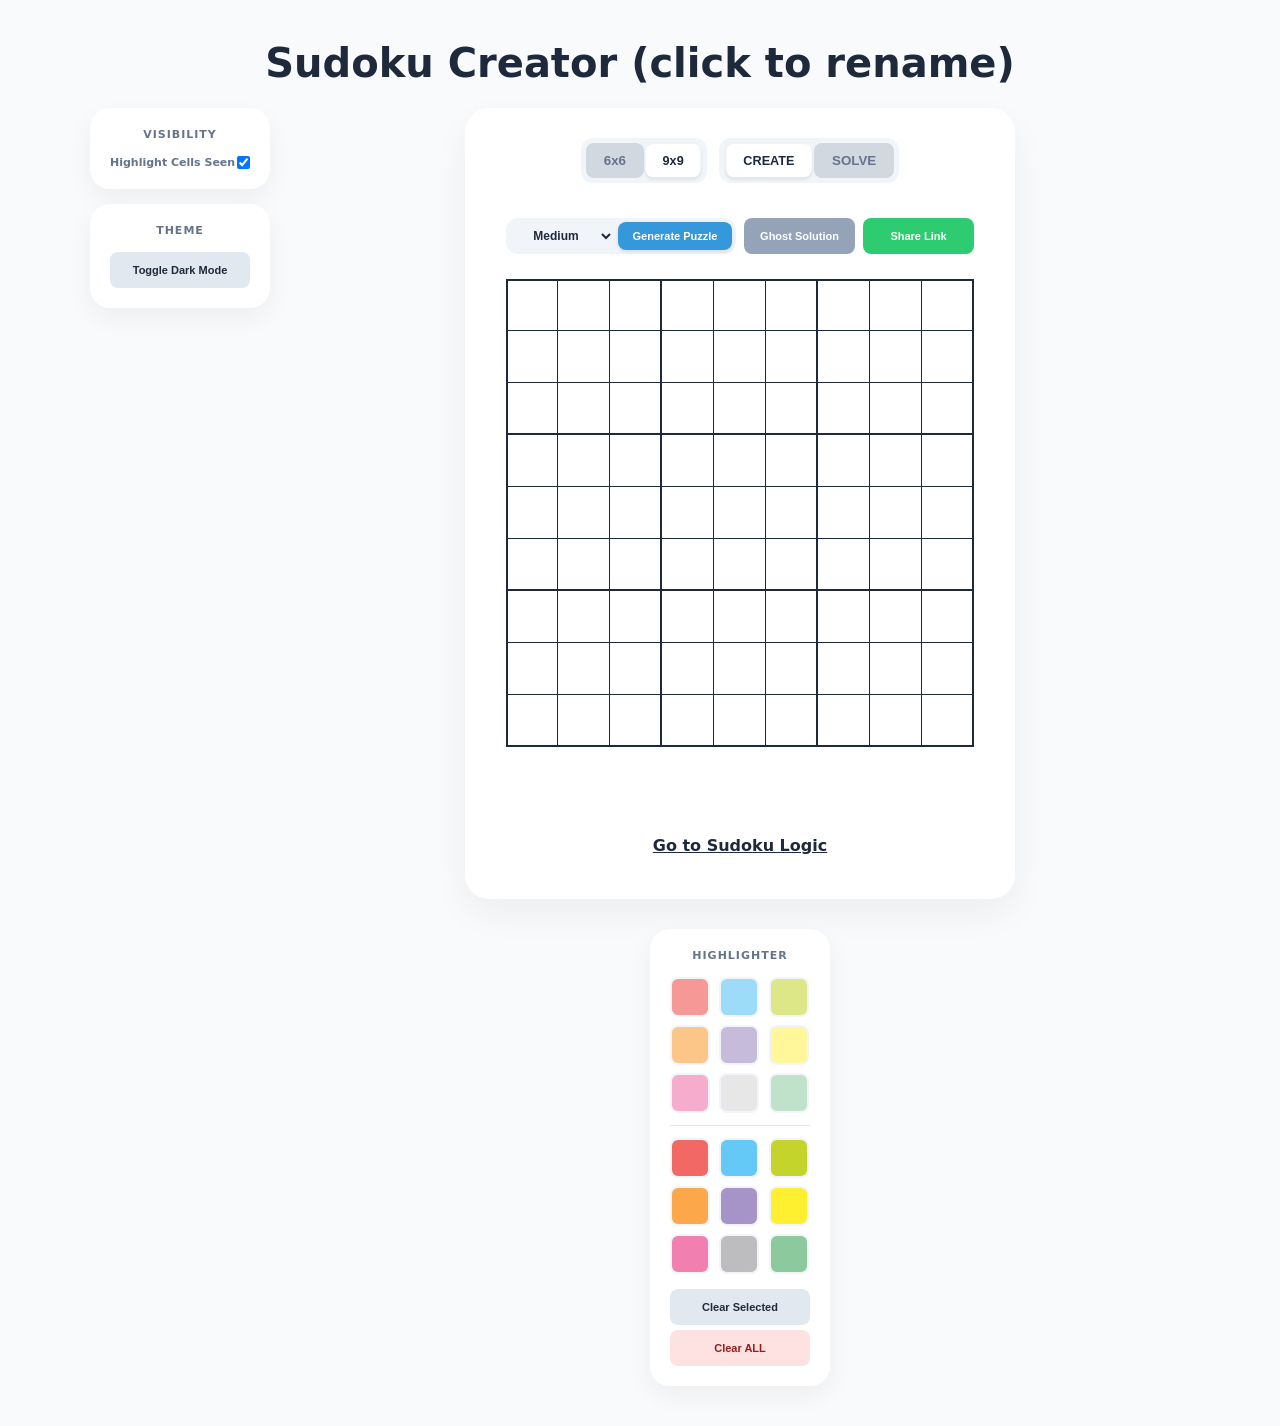
==== classic.html @ a284fa68 "Update classic.html" ====
<!DOCTYPE html>
<html lang="en">
<head>
    <meta charset="UTF-8">
    <meta name="viewport" content="width=device-width, initial-scale=1.0, maximum-scale=1.0, user-scalable=no">
    <title>Sudoku Creator - Classic V1</title>
    <link rel="stylesheet" href="style.css">
    <link rel="icon" href="https://fav.farm/🧩">
</head>
<body>
    <div id="mobile-overlay" onclick="closeMobileMenu()"></div>
    <div id="mobile-toolbar">
        <button class="toolbar-btn" onclick="openMobileMenu('colors')">🖍️ Highlighter</button>
        <button class="toolbar-btn" onclick="openMobileMenu('settings')">⚙️ Settings</button>
    </div>

    <h1><span id="puzzle-title" contenteditable="true" spellcheck="false" title="Click to rename your puzzle">Sudoku Creator (click to rename)</span> <span id="difficulty-badge" class="diff-medium">Medium</span></h1>
    
    <div id="app-container">
        
        <div id="left-panel">
            <div class="tool-section">
                <h3>Visibility</h3>
                <label class="switch-label">Highlight Cells Seen <input type="checkbox" id="toggle-seen" checked onchange="updateUI()"></label>
            </div>
            <div class="tool-section">
                <h3>Theme</h3>
                <button id="btn-theme" class="clear-color-btn" onclick="toggleDarkMode()">Toggle Dark Mode</button>
            </div>
        </div>

        <div class="game-column">
            <div class="main-card">
                <div class="row">
                    <div class="toggle-group" id="size-selector">
                        <button id="size6" onclick="setGridSize(6)">6x6</button>
                        <button id="size9" class="active" onclick="setGridSize(9)">9x9</button>
                    </div>
                    <div class="toggle-group">
                        <button id="modeCreate" class="active" onclick="setAppMode('create')">CREATE</button>
                        <button id="modeSolve" onclick="setAppMode('solve')">SOLVE</button>
                    </div>
                    <div id="timer" style="display:none; font-size: 22px; font-weight: 800;">00:00</div>
                    <button id="pause-btn" class="btn" style="display:none; padding: 10px 15px;" onclick="togglePause()">Pause</button>
                </div>

                <div id="gen-controls" style="display: grid; grid-template-columns: repeat(4, 1fr); gap: 8px; width: 100%; max-width: calc(var(--cell-size) * 9); margin: 15px auto 0 auto;">
                    <div class="toggle-group" style="grid-column: span 2; display: flex; padding: 4px; gap: 4px;">
                        <select id="diff" style="flex: 1; background: transparent; border: none; text-align: center; text-align-last: center; font-weight: 800; cursor: pointer; color: var(--text-main); font-size: 12px; outline: none;">
                            <option value="easy">Easy</option>
                            <option value="medium" selected>Medium</option>
                            <option value="hard">Hard</option>
                        </select>
                        <button id="gen-btn" class="btn gen-action-btn active" style="flex: 1; margin: 0; padding: 8px 5px;" onclick="generateNew()">Generate Puzzle</button>
                    </div>
                
                    <button id="ghost-btn" class="btn gen-action-btn" style="width: 100%; margin: 0; padding: 8px 5px;" onclick="toggleGhost()">Ghost Solution</button>
                    <button id="export-btn" class="btn gen-action-btn" style="width: 100%; margin: 0; padding: 8px 5px;" onclick="exportPuzzleLink()">Share Link</button>
                </div>

            <div id="grid-wrapper">
                <div id="grid" class="grid"></div>
                <div id="pause-overlay" class="overlay">
                    <h2>Game Paused</h2>
                    <button class="btn btn-primary" style="margin-top:15px;" onclick="togglePause()">Resume</button>
                </div>
                <div id="win-overlay" class="overlay">
                    <h2 style="color: var(--success); font-size: 34px; margin-bottom: 5px;">SOLVED!</h2>
                    <p id="final-time" style="margin-bottom: 10px; font-weight: 800; font-size: 18px;"></p>
                    <div style="display: flex; flex-direction: column; gap: 8px; width: 90%;">
                        <button class="btn btn-primary" style="background: var(--success);" onclick="restartSameLevel()">Play Again (Same Board)</button>
                        
                        <div class="win-grid" style="display: grid; grid-template-columns: repeat(3, 1fr); gap: 5px; width: 100%;">
                            <div class="win-grid-label">New 6x6 Game</div>
                            
                            <button class="btn btn-secondary" style="padding: 10px 2px; font-size: 10px; background: #64748b; color: white; border:none; border-radius: 8px;" onclick="generateWithDiff(6, 'easy')">Easy</button>
                            <button class="btn btn-secondary" style="padding: 10px 2px; font-size: 10px; background: #64748b; color: white; border:none; border-radius: 8px;" onclick="generateWithDiff(6, 'medium')">Medium</button>
                            <button class="btn btn-secondary" style="padding: 10px 2px; font-size: 10px; background: #64748b; color: white; border:none; border-radius: 8px;" onclick="generateWithDiff(6, 'hard')">Hard</button>
                            
                            <div class="win-grid-label">New 9x9 Game</div>
                            
                            <button class="btn btn-secondary" style="padding: 10px 2px; font-size: 10px; background: #64748b; color: white; border:none; border-radius: 8px;" onclick="generateWithDiff(9, 'easy')">Easy</button>
                            <button class="btn btn-secondary" style="padding: 10px 2px; font-size: 10px; background: #64748b; color: white; border:none; border-radius: 8px;" onclick="generateWithDiff(9, 'medium')">Medium</button>
                            <button class="btn btn-secondary" style="padding: 10px 2px; font-size: 10px; background: #64748b; color: white; border:none; border-radius: 8px;" onclick="generateWithDiff(9, 'hard')">Hard</button>
                        </div>
                
                        <button class="btn btn-secondary" style="background: #64748b; color: white; border:none; padding: 12px; border-radius: 10px;" onclick="hideWinOverlay()">View My Solve</button>
                        <button class="btn btn-secondary" style="background: var(--dark); color: white; border:none; padding: 12px; border-radius: 10px;" onclick="exitToCreate()">Back to Create Mode</button>
                    </div>
                </div>
                <div id="return-win-btn" onclick="showWinOverlay()" style="display:none; ...">Show Result Options</div>
            </div> <div class="numpad" id="numpad" style="margin-top: 30px; width: 100%;"></div>
                    
            <a href="index.html" class="btn btn-secondary">Go to Sudoku Logic</a>
          
        </div> <div class="side-panel">
            <h3>Highlighter</h3>
            <div class="color-grid" id="highlighter-tools"></div>
            <div style="display: flex; flex-direction: column; gap: 5px;">
                <button class="clear-color-btn" onclick="applyColor(null)">Clear Selected</button>
                <button id="clear-all-btn" class="clear-color-btn" onclick="clearAllHighlights()">Clear ALL</button>
            </div>
  
        </div>
    </div> 
    <canvas id="confetti"></canvas>

    <script type="module" src="./src/classic-main.js"></script>
</body>
</html>
---- style.css ----
:root {
    --cell-size: 52px; 
    --bg-color: #f8fafc; 
    --primary: #000000;
    --danger: #e74c3c; 
    --dark: #1e293b; 
    --success: #2ecc71;
    --card-bg: white; 
    --text-main: #1e293b;
    --grid-line: #1e293b;
    --pencil-active: #f1c40f;
}

body.dark-mode {
    --bg-color: #0f172a; 
    --primary: #ffffff;
    --danger: #fb923c;
    --card-bg: #1e293b;
    --text-main: #ffffff;
    --grid-line: #ffffff; 
}

* { box-sizing: border-box; margin: 0; padding: 0; }
body { 
    font-family: 'Inter', system-ui, sans-serif; background: var(--bg-color); 
    display: flex; flex-direction: column; align-items: center; 
    padding: 40px 20px; color: var(--text-main); transition: background 0.3s;
}

/* NUCLEAR ZOOM LOCK: Prevents double-tap zooming on all interactive elements */
button, select, input, a { touch-action: manipulation !important; }

h1 { margin-bottom: 20px; font-size: 2.5rem; color: var(--text-main); display: flex; align-items: center; gap: 10px; }

/* --- EDITABLE PUZZLE TITLE --- */
#puzzle-title {
    outline: none;
    border-bottom: 2px dashed transparent;
    transition: border-color 0.2s;
    cursor: text;
}

#puzzle-title:hover {
    border-bottom-color: #cbd5e1;
}

body.dark-mode #puzzle-title:hover {
    border-bottom-color: #475569;
}

/* When actively typing */
#puzzle-title:focus {
    border-bottom-color: var(--primary);
}

#app-container { display: flex; gap: 20px; align-items: flex-start; justify-content: center; max-width: 1100px; width: 100%; }
.game-column { display: flex; flex-direction: column; align-items: center; flex: 1; }

.side-panel, .tool-section {
    background: var(--card-bg); padding: 20px; border-radius: 20px;
    box-shadow: 0 10px 25px rgba(0,0,0,0.05); width: 180px; display: flex; flex-direction: column; gap: 15px;
}

#left-panel { display: flex; flex-direction: column; gap: 15px; }
.tool-section h3, .side-panel h3 { font-size: 11px; text-transform: uppercase; letter-spacing: 1px; color: #64748b; text-align: center; }

/* Sidebar Titles - Force to white in dark mode */
body.dark-mode .tool-section h3, 
body.dark-mode .side-panel h3 { 
    color: #f8fafc; 
}

.main-card {
    background: var(--card-bg); 
    padding: 30px; 
    border-radius: 24px;
    box-shadow: 0 15px 35px rgba(0,0,0,0.05); 
    width: 100%; 
    max-width: 550px;
    display: flex; 
    flex-direction: column; 
    gap: 20px; 
    align-items: center; 
    margin-bottom: 30px;
}

.switch-label { display: flex; align-items: center; justify-content: space-between; font-size: 11px; font-weight: 800; cursor: pointer; color: #64748b; }
.color-grid { display: grid; grid-template-columns: repeat(3, 1fr); gap: 8px; }

/* --- HIGHLIGHTER COLOR SWATCHES --- */
.color-btn { 
    width: 40px; 
    height: 40px; 
    border-radius: 8px; 
    border: 2px solid #f1f5f9; 
    cursor: pointer; 
    transition: all 0.2s cubic-bezier(0.4, 0, 0.2, 1); 
}

.color-btn:hover {
    transform: translateY(-2px);
    box-shadow: 0 4px 8px rgba(0, 0, 0, 0.08);
}

.color-btn:active {
    transform: translateY(1px);
    box-shadow: none;
}

/* --- HIGHLIGHTER & THEME CLEAR BUTTONS --- */
.clear-color-btn { 
    padding: 10px; 
    font-size: 11px; 
    font-weight: 700; 
    background: #e2e8f0; 
    color: var(--text-main);
    border: 2px solid transparent; /* Crucial for dark mode edge glows */
    border-radius: 8px; 
    cursor: pointer; 
    transition: all 0.2s cubic-bezier(0.4, 0, 0.2, 1);
}

/* Light Mode: Base Hover & Squish */
.clear-color-btn:hover { 
    background: #cbd5e1; 
    transform: translateY(-2px); 
    box-shadow: 0 4px 8px rgba(0,0,0,0.08); 
}

.clear-color-btn:active { 
    transform: translateY(1px); 
    box-shadow: none; 
}

/* Light Mode: Specific color for Clear All */
#clear-all-btn { background: #fee2e2; color: #991b1b; }
#clear-all-btn:hover { background: #fecaca; }

/* Dark Mode: Slate Backgrounds */
body.dark-mode .clear-color-btn,
body.dark-mode #clear-all-btn { 
    background: #334155; 
    color: #f8fafc; 
}

body.dark-mode .clear-color-btn:hover,
body.dark-mode #clear-all-btn:hover { 
    background: #475569; 
}

/* Dark Mode: Ambient Glows (Base State) */
body.dark-mode .clear-color-btn {
    border-color: rgba(148, 163, 184, 0.4); 
    box-shadow: 0 0 6px rgba(148, 163, 184, 0.3);
}
body.dark-mode #clear-all-btn {
    border-color: rgba(231, 76, 60, 0.4); 
    box-shadow: 0 0 6px rgba(231, 76, 60, 0.3);
}

/* Dark Mode: Intensified Glows (Hover State) */
body.dark-mode .clear-color-btn:hover {
    border-color: #cbd5e1; 
    box-shadow: 0 0 15px rgba(148, 163, 184, 0.8);
}
body.dark-mode #clear-all-btn:hover {
    border-color: #f1948a; 
    box-shadow: 0 0 15px rgba(231, 76, 60, 0.8);
}

body.dark-mode .switch-label { color: #f8fafc; }

#grid-wrapper { 
    padding: 5px;
    border-radius: 8px;
    position: relative;
    display: flex;
    flex-direction: column;
    align-items: center;
    touch-action: none; 
}

#svg-layer {
    position: absolute;
    top: 0; left: 0;
    width: 100%; height: 100%;
    pointer-events: none; 
    z-index: 10;
    overflow: visible !important;
}

.grid { 
    display: grid; 
}

.cell {
    width: var(--cell-size);
    height: var(--cell-size);
    box-sizing: border-box;
    min-width: 50px;
    min-height: 50px;
    background-color: var(--card-bg);
    display: flex; align-items: center; justify-content: center;
    font-size: 24px; font-weight: 700; cursor: pointer; user-select: none; position: relative;
    color: var(--text-main); transition: background 0.1s;
    touch-action: none; /* strictly disables all browser gestures on the board */
}

/* --- PERIMETER CLUE CELLS --- */
.clue-cell {
    width: var(--cell-size);
    height: var(--cell-size);
    display: flex;
    align-items: center;
    justify-content: center;
    
    font-size: 24px;  /* Matched to inside cells */
    font-weight: 700; /* Matched to inside cells */
    
    color: var(--text-main);
    cursor: pointer;
    user-select: none;
    transition: background 0.2s, border 0.2s;
    border-radius: 6px;
    box-sizing: border-box;
    border: 1px solid transparent; /* Invisible border prevents grid jumping */
}

/* Added dynamically if cell has a number or a variant line */
.clue-cell.active-clue {
    border: 1px solid var(--grid-line);
    border-radius: 0; /* Squares off the edges to match the main grid */
}
/* -------------------------- */

.clue-cell:hover {
    background: rgba(100, 116, 139, 0.1);
}

.clue-corner {
    width: var(--cell-size);
    height: var(--cell-size);
    pointer-events: none;
}

body.dark-mode .clue-cell { color: #f8fafc; }
body.dark-mode .clue-cell:hover { background: rgba(248, 250, 252, 0.1); }

/* --- KROPKI DOTS --- */
.kropki-dot { 
    transition: all 0.2s; 
    r: 5px !important; /* Forces the SVG to draw slightly smaller on desktop */
    stroke-width: 1.5px !important;
}

/* Dark Mode: Add a contrasting border to black Kropki dots matching the grid line */
body.dark-mode .kropki-dot[fill="black"],
body.dark-mode .kropki-dot[fill="#000000"] {
    stroke: var(--grid-line) !important; 
    stroke-width: 2px !important;
}

/* Disables double-tap-to-zoom on all interactive buttons */
.n-btn, .btn, .variant-tool-btn, .clear-color-btn, .color-btn {
    touch-action: manipulation; 
}

/* Cell Number Colors for Normal & Dark Mode */
.cell.given { color: #64748b; }
.cell.user { color: var(--primary); font-style: italic; }
.cell.error { color: var(--danger) !important; }
.cell.selected { z-index: 2; outline: none; }
body.dark-mode .cell.given { color: #38bdf8; font-weight: 800; }
body.dark-mode .cell.user { color: #f8fafc; }
body.dark-mode .cell.error { color: #fb923c !important; }

/* Pencil Mark Colors for Normal & Dark Mode */
.pencil-grid { display: grid; grid-template-columns: repeat(3, 1fr); width: 100%; height: 100%; position: absolute; pointer-events: none; padding: 18%; box-sizing: border-box; }
.pencil-num { font-size: 10px; color: #000000; display: flex; align-items: center; justify-content: center; font-weight: bold; line-height: 1; }
.pencil-num.error { font-size: 9px; color: var(--danger) !important; font-weight: bold; }
body.dark-mode .pencil-num { font-size: 10px; color: #f8fafc; font-weight: bold; line-height: 1; }
body.dark-mode .pencil-num.error { font-size: 9px; color: #fb923c !important; font-weight: bold; }

.row { 
    display: flex; gap: 12px; align-items: center; justify-content: center; width: 100%; 
}

.toggle-group { 
    display: flex; 
    background: #f1f5f9; 
    border-radius: 12px; 
    padding: 5px; 
}

body.dark-mode .toggle-group { 
    background: #161f2e; 
}

.toggle-group button { 
    border: none; 
    padding: 10px 18px; 
    border-radius: 8px; 
    cursor: pointer; 
    font-weight: 600; 
    background: #d1d8e0; 
    color: #64748b; 
    transition: all 0.2s;
}

body.dark-mode .toggle-group button { 
    border: none; 
    padding: 10px 18px; 
    border-radius: 8px; 
    cursor: pointer; 
    font-weight: 600; 
    background: #1e293b; 
    color: #94a3b8; 
    transition: all 0.2s;
}

/* Hover effect for unselected buttons */
.toggle-group button:not(.active):hover {
    color: var(--dark);
}

body.dark-mode .toggle-group button:not(.active):hover {
    color: #ffffff;
}

.toggle-group button.active { 
    background: white; 
    color: var(--dark); 
    pointer-events: none; /* Prevents re-clicking the active mode */
    box-shadow: 0 2px 4px rgba(0,0,0,0.1);
    transform: scale(0.95);
}

body.dark-mode .toggle-group button.active { 
    background: #475569; 
    color: white; 
}

/* --- STANDARD BUTTONS --- */
.btn { 
    padding: 12px 24px; 
    cursor: pointer; 
    border-radius: 8px;
    border: 2px solid transparent; /* NEW: Added to support dark mode edge glows */
    font-weight: 700; 
    transition: all 0.2s cubic-bezier(0.4, 0, 0.2, 1);
    text-align: center;
}

/* Hover State - Slight lift and shadow */
.btn:hover {
    transform: translateY(-2px);
    box-shadow: 0 4px 8px rgba(0, 0, 0, 0.08);
}

/* Click State - Pushes into the page */
.btn:active {
    transform: translateY(1px);
    box-shadow: none;
}

.btn-primary { background: #3498db; color: #ffffff; }

/* General Primary Button Glow (For Pause/Win Menus) */
body.dark-mode .btn-primary:hover {
    box-shadow: 0 0 15px rgba(52, 152, 219, 0.8);
    border-color: #74b9ff;
}

/* --- GENERATOR CONTROLS --- */

/* Ensure the gen-controls wrapper respects the 9x9 board width, but ALLOWS JS to hide it! */
#gen-controls {
    grid-template-columns: repeat(4, 1fr) !important;
    max-width: calc(var(--cell-size) * 9) !important;
    margin-left: auto !important;
    margin-right: auto !important;
}

/* Matching the "active" look for the button inside the pill */
#gen-controls .toggle-group button.active {
    background: #3498db !important; /* CLASSIC BLUE */
    color: #ffffff !important;
    box-shadow: 0 2px 4px rgba(0,0,0,0.1);
    pointer-events: auto !important; /* CRITICAL: Restores clickability! */
    transform: none !important;
}

body.dark-mode #gen-controls .toggle-group button.active {
    background: #3498db !important;
    color: #ffffff !important;
}

/* --- THE TOGGLE PILL WRAPPER --- */
.gen-toggle-pill {
    grid-column: span 2; 
    display: flex;
    background: #f1f5f9; 
    border-radius: 8px;
    padding: 4px;
    gap: 4px;
}

body.dark-mode .gen-toggle-pill {
    background: #1e293b;
}

/* Keep the Dropdown text clean and centered */
.gen-toggle-pill select {
    flex: 1;
    background: transparent;
    border: none;
    outline: none;
    color: var(--text-main);
    font-weight: bold;
    cursor: pointer;
    text-align: center;
    text-align-last: center; 
}

/* Style the Generate Button inside the pill (Active Side) */
.gen-toggle-pill button {
    flex: 1;
    background: #ffffff; /* Gives it the 'raised' active look */
    border: none;
    border-radius: 6px;
    color: var(--text-main);
    font-weight: bold;
    font-size: 12px;
    cursor: pointer;
    box-shadow: 0 2px 4px rgba(0,0,0,0.05); /* Soft toggle shadow */
}

body.dark-mode .gen-toggle-pill button {
    background: #334155;
    color: #f8fafc;
}

/* --- GENERATOR CONTROL BUTTONS --- */
.gen-action-btn {
    padding: 12px;
    font-size: 11px;
}

/* Light Mode: Solid Colors */
#gen-btn { background: #3498db; color: white; }
#ghost-btn { background: #94a3b8; color: white; }
#export-btn { background: var(--success); color: white; }

/* Light Mode: Hover Highlights */
#gen-btn:hover { background: #2980b9; }
#ghost-btn:hover { background: #7f8fa6; }
#export-btn:hover { background: #27ae60; }

/* Dark Mode: Override colors with slate background */
body.dark-mode #gen-btn, 
body.dark-mode #ghost-btn, 
body.dark-mode #export-btn { 
    background: #334155; 
    color: #f8fafc; 
}

/* Dark Mode: Slate hover state */
body.dark-mode #gen-btn:hover, 
body.dark-mode #ghost-btn:hover, 
body.dark-mode #export-btn:hover { 
    background: #475569; 
}

/* 1. Permanent Ambient Glows (Base State) */
body.dark-mode #gen-btn { 
    border-color: rgba(52, 152, 219, 0.4); 
    box-shadow: 0 0 6px rgba(52, 152, 219, 0.3); 
}
body.dark-mode #ghost-btn { 
    border-color: rgba(148, 163, 184, 0.4); 
    box-shadow: 0 0 6px rgba(148, 163, 184, 0.3); 
}
body.dark-mode #export-btn { 
    border-color: rgba(46, 204, 113, 0.4); 
    box-shadow: 0 0 6px rgba(46, 204, 113, 0.3); 
}

/* 2. Intensified Glows (Hover State) */
body.dark-mode #gen-btn:hover { 
    border-color: #74b9ff; 
    box-shadow: 0 0 15px rgba(52, 152, 219, 0.8); 
}
body.dark-mode #ghost-btn:hover { 
    border-color: #cbd5e1; 
    box-shadow: 0 0 15px rgba(148, 163, 184, 0.8); 
}
body.dark-mode #export-btn:hover { 
    border-color: #8ce09f; 
    box-shadow: 0 0 15px rgba(46, 204, 113, 0.8); 
}
    
.numpad-row { display: flex; gap: 8px; justify-content: center; margin-bottom: 8px; }

/* --- NUMPAD BUTTONS --- */
.n-btn { 
    width: 48px; 
    height: 54px; 
    border-radius: 12px; 
    border: 2px solid #e2e8f0; /* Beefed up border for glow transitions */
    background: var(--card-bg); 
    color: var(--text-main); 
    font-weight: 800; 
    cursor: pointer; 
    line-height: 1.2; 
    transition: all 0.2s cubic-bezier(0.4, 0, 0.2, 1);
}

/* Numpad Hover & Click Animations (Ignores disabled buttons) */
.n-btn:not(:disabled):hover {
    transform: translateY(-2px);
    box-shadow: 0 4px 8px rgba(0, 0, 0, 0.08);
    border-color: #cbd5e1;
}

.n-btn:not(:disabled):active {
    transform: translateY(1px);
    box-shadow: none;
}

/* Dark Mode Numpad Base */
body.dark-mode .n-btn { 
    border-color: rgba(148, 163, 184, 0.2); 
    box-shadow: 0 0 6px rgba(148, 163, 184, 0.1); /* Subtle ambient glow */
}

/* Dark Mode Numpad Hover (Standard Blue Glow) */
body.dark-mode .n-btn:not(:disabled):hover { 
    border-color: #74b9ff; 
    box-shadow: 0 0 15px rgba(52, 152, 219, 0.6); 
}

/* Dark Mode Erase Button Hover (Red Glow Override) */
body.dark-mode .n-btn[style*="var(--danger)"]:not(:disabled):hover {
    border-color: #f1948a; 
    box-shadow: 0 0 15px rgba(231, 76, 60, 0.8);
}

/* Active Pencil Button Styling & Glow */
.n-btn.pencil-active { 
    background: var(--pencil-active) !important; 
    color: #000000 !important; 
    border-color: #d4ac0d; 
}

body.dark-mode .n-btn.pencil-active {
    box-shadow: 0 0 15px rgba(241, 196, 15, 0.6);
    border-color: #f1c40f;
}

.overlay { position: absolute; inset: 0; background: var(--card-bg); display: none; flex-direction: column; align-items: center; justify-content: center; z-index: 100; border-radius: 8px; }

/* Status labels and footer links */
#status-label, #timer, #difficulty-badge {
    color: var(--text-main);
}

.main-card a, .main-card span {
    color: var(--text-main);
}

/* Links like "Reset Puzzle" / "Clear User Inputs" */
.main-card .row div {
    font-size: 11px;
    font-weight: 600;
    color: #64748b; /* Grey for light mode */
    cursor: pointer;
}

/* Utility buttons - Force to a lighter grey/white in dark mode */
body.dark-mode .main-card .row div {
    color: #cbd5e1; /* A light slate grey that is clearly visible */
}

body.dark-mode .main-card .row div:hover {
    color: #ffffff;
}

/* --- DIFFICULTY BADGE STYLING --- */
#difficulty-badge {
    padding: 4px 12px;
    border-radius: 20px;
    font-size: 11px;
    font-weight: 900;
    text-transform: uppercase;
    border: 2px solid transparent;
}

/* Light Mode: Pastel Backgrounds */
#difficulty-badge.diff-easy { background: #dcfce7; color: #166534; }
#difficulty-badge.diff-medium { background: #fef08a; color: #854d0e; }
#difficulty-badge.diff-hard { background: #fee2e2; color: #991b1b; }

/* Dark Mode: Slate Backgrounds with Colored Text & Ambient Glows */
body.dark-mode #difficulty-badge.diff-easy { 
    background: #334155; color: #4ade80; 
    border-color: rgba(74, 222, 128, 0.4); 
    box-shadow: 0 0 6px rgba(74, 222, 128, 0.2);
}
body.dark-mode #difficulty-badge.diff-medium { 
    background: #334155; color: #facc15; 
    border-color: rgba(250, 204, 21, 0.4); 
    box-shadow: 0 0 6px rgba(250, 204, 21, 0.2);
}
body.dark-mode #difficulty-badge.diff-hard { 
    background: #334155; color: #f87171; 
    border-color: rgba(248, 113, 113, 0.4); 
    box-shadow: 0 0 6px rgba(248, 113, 113, 0.2);
}

body.dark-mode #difficulty-badge {
    background: #334155; /* Darker pill in dark mode */
    color: #ffffff;      /* White text in dark mode */
}

/* Pause Button Styling */
#pause-btn { background: #64748b; color: white; 
}

body.dark-mode #pause-btn { background: #334155; 
}

/* Clear Input Button Styling */
.util-link { color: #64748b; text-decoration: none; font-weight: 600; 
}

body.dark-mode .util-link { color: #cbd5e1; 
}

/* Win Overlay Labels */
.win-grid-label { 
    grid-column: span 3; 
    font-size: 10px; 
    font-weight: 800; 
    text-transform: uppercase; 
    color: #64748b; /* Grey for light mode */
    margin-top: 5px; 
}

body.dark-mode .win-grid-label { 
    color: #f8fafc; /* White for dark mode */
}

/* Ghosting effect for disabled buttons */
.n-btn:disabled { 
    opacity: 0.2; 
    cursor: not-allowed; 
    filter: grayscale(1); 
}

/* Confetti positioning */
#confetti { 
    position: fixed; 
    top: 0; 
    left: 0; 
    width: 100%; 
    height: 100%; 
    pointer-events: none; 
    z-index: 999; 
}

/* Return button styling */
#return-win-btn {
    width: 100%;
    background: var(--dark);
    color: #f8fafc;
    padding: 15px 0;
    font-weight: 800;
    cursor: pointer;
    text-decoration: underline;
    text-align: center;
    border-bottom-left-radius: 8px;
    border-bottom-right-radius: 8px;

}

body.dark-mode #return-win-btn {
    color: var(--text-main);
}

/* --- VARIANT TOOL BUTTONS --- */
.variant-tool-btn {
    font-size: 11px;
    padding: 10px;
    border-radius: 8px;
    border: 2px solid transparent;
    background: #e2e8f0;
    color: var(--text-main);
    font-weight: 700;
    cursor: pointer;
    transition: all 0.2s cubic-bezier(0.4, 0, 0.2, 1);
    text-align: center;
    width: 100%;
}

body.dark-mode .variant-tool-btn {
    background: #334155;
    color: #f8fafc;
}

/* Hover State - Slight lift and shadow */
.variant-tool-btn:hover {
    transform: translateY(-2px);
    box-shadow: 0 4px 8px rgba(0, 0, 0, 0.08);
    background: #cbd5e1;
}

body.dark-mode .variant-tool-btn:hover {
    background: #475569;
}

/* Click State - Pushes into the page */
.variant-tool-btn:active {
    transform: translateY(1px);
    box-shadow: none;
}

/* Number Input State (Blue) */
.variant-tool-btn.active-tool-pointer {
    background: #3498db;
    color: white;
    box-shadow: 0 2px 8px rgba(52, 152, 219, 0.4);
}

/* ALL Variant Drawing Tools (Purple) */
.variant-tool-btn.active-tool-variant {
    background: #9b59b6; 
    color: white;
    box-shadow: 0 2px 8px rgba(155, 89, 182, 0.4);
}

/* Edit State (Orange) */
.variant-tool-btn.active-tool-edit {
    background: #f39c12; 
    color: white;
    box-shadow: 0 2px 8px rgba(243, 156, 18, 0.4);
}

/* Eraser State (Red) */
.variant-tool-btn.active-tool-eraser {
    background: #e74c3c; /* Red for erasing */
    color: white;
    box-shadow: 0 2px 8px rgba(231, 76, 60, 0.4);
}

/* Action Buttons (Undo/Clear) */
.variant-action-btn {
    padding: 8px;
    font-size: 10px;
    font-weight: 700;
    border: none;
    border-radius: 6px;
    cursor: pointer;
    transition: all 0.2s;
    background: #f1f5f9;
    color: var(--text-main);
}

body.dark-mode .variant-action-btn { background: #334155; color: white; }

.variant-action-btn:hover { 
    background: #e2e8f0; 
    transform: scale(0.98); 
}

body.dark-mode .variant-action-btn:hover { background: #475569; }

/* Danger Action Button (Clear All Variants) */
.variant-action-btn.danger {
    background: #fee2e2;
    color: #991b1b;
    border: 2px solid transparent; /* Required for dark mode glows */
}

.variant-action-btn.danger:hover {
    background: #fecaca;
}

/* Dark Mode: Slate Backgrounds */
body.dark-mode .variant-action-btn.danger {
    background: #334155; 
    color: #f8fafc; 
}

body.dark-mode .variant-action-btn.danger:hover {
    background: #475569; 
}

/* Dark Mode: Red Ambient & Hover Glows */
body.dark-mode .variant-action-btn.danger {
    border-color: rgba(231, 76, 60, 0.4); 
    box-shadow: 0 0 6px rgba(231, 76, 60, 0.3);
}

body.dark-mode .variant-action-btn.danger:hover {
    border-color: #f1948a; 
    box-shadow: 0 0 15px rgba(231, 76, 60, 0.8);
}

/* --- UI DIVIDERS --- */
.tool-divider {
    height: 1px;
    background: #e2e8f0;
    margin: 4px 0; /* Gives a little breathing room inside the flex gap */
    width: 100%;
    border: none;
}

body.dark-mode .tool-divider {
    background: #334155;
}

/* --- DARK MODE ACTIVE BUTTON GLOW ENHANCEMENTS --- */
body.dark-mode .variant-tool-btn.active-tool-pointer {
    box-shadow: 0 0 15px rgba(52, 152, 219, 0.8);
    border-color: #74b9ff; /* Light blue border */
}

body.dark-mode .variant-tool-btn.active-tool-variant {
    box-shadow: 0 0 15px rgba(155, 89, 182, 0.8);
    border-color: #c39bd3; /* Light purple border */
}

body.dark-mode .variant-tool-btn.active-tool-edit {
    box-shadow: 0 0 15px rgba(243, 156, 18, 0.8);
    border-color: #f5b041; /* Light orange border */
}

body.dark-mode .variant-tool-btn.active-tool-eraser {
    box-shadow: 0 0 15px rgba(231, 76, 60, 0.8);
    border-color: #f1948a; /* Light red border */
}

/* Hide Toolbar on Desktop */
#mobile-toolbar { display: none; }

/* =========================================
   MOBILE & TABLET RESPONSIVENESS
========================================= */
#mobile-overlay {
    position: fixed; inset: 0;
    background: rgba(0,0,0,0.6); z-index: 999; 
    backdrop-filter: blur(3px); opacity: 0; 
    transition: opacity 0.3s, visibility 0.3s;
    pointer-events: none; /* Ignore clicks when closed */
    visibility: hidden;   /* Hide completely when closed */
}

/* Force it to show and catch clicks when a menu opens */
body.mobile-menu-open #mobile-overlay { 
    opacity: 1; 
    pointer-events: auto; 
    visibility: visible;
}

@media (max-width: 950px) {
    
    /* 1. Prevent Overlapping: Let the body breathe natively */
    html, body {
        min-height: 100dvh;
        overflow-x: hidden;
        padding: 0; margin: 0;
        overscroll-behavior-y: none;
    }

    #app-container {
        display: flex; flex-direction: column; align-items: center;
        padding: 10px 10px 80px 10px; /* 80px bottom padding clears the toolbar safely */
        width: 100%;
    }

    /* 2. Extreme Vertical Compression */
    h1 { font-size: 1.2rem; margin: 5px 0; text-align: center; }
    .main-card { 
        padding: 0; margin: 0; box-shadow: none; background: transparent; 
        max-width: 100%; width: 100%;
    }
    
    #gen-controls { gap: 5px; }

    /* 3. Re-apply the Square Cell Lock */
    :root { --cell-size: calc((100vw - 20px) / 11.2); }
    .cell {
        min-width: 0 !important;
        min-height: 0 !important;
        aspect-ratio: 1 / 1; 
    }

    /* 4. The New Bottom Toolbar */
    #mobile-toolbar {
        display: flex; position: fixed; bottom: 0; left: 0; right: 0;
        background: var(--card-bg); padding: 10px; gap: 10px;
        box-shadow: 0 -4px 15px rgba(0,0,0,0.05); 
        z-index: 1002;
        border-top: 1px solid var(--grid-line);
    }
    
    .toolbar-btn {
        flex: 1; padding: 12px 0; border-radius: 8px;
        background: #e2e8f0; color: var(--text-main); 
        font-weight: 800; border: none; font-size: 12px;
        transition: transform 0.1s;
    }
    .toolbar-btn:active { transform: scale(0.95); }
    body.dark-mode .toolbar-btn { background: #334155; color: #f8fafc; }

    /* 5. The "Bottom Sheet" Drawer Effect */
    #left-panel, .side-panel {
        position: fixed; left: 0; right: 0; top: auto; bottom: -100%;
        width: 100%; max-height: 60vh; background: var(--card-bg);
        border-radius: 24px 24px 0 0; z-index: 1000; 
        padding: 25px 20px 80px 20px; margin: 0; overflow-y: auto;
        transition: bottom 0.3s cubic-bezier(0.4, 0, 0.2, 1);
        box-shadow: 0 -10px 25px rgba(0,0,0,0.3);
        overscroll-behavior-y: contain; /* <-- NEW: Traps the scrolling completely inside the menu */
    }

    /* Drawer Logic: Slides up based on which button was pressed */
    body[data-mobile-tab="variants"] #left-panel { bottom: 0; }
    body[data-mobile-tab="variants"] #variant-tools-panel { display: flex; }
    body[data-mobile-tab="variants"] .tool-section:not(#variant-tools-panel) { display: none; }
    
    body[data-mobile-tab="settings"] #left-panel { bottom: 0; }
    body[data-mobile-tab="settings"] #variant-tools-panel { display: none; }
    body[data-mobile-tab="settings"] .tool-section:not(#variant-tools-panel) { display: flex; }
    
    body[data-mobile-tab="colors"] .side-panel { bottom: 0; }

    body.mobile-menu-open #mobile-overlay { opacity: 1; pointer-events: auto; }

    /* 6. 3x3 + 2x2 Numpad layout */
    #numpad { 
        display: flex !important; flex-direction: row-reverse; 
        justify-content: center; gap: 15px; margin-top: 5px !important; 
    }
    .numpad-row { display: grid !important; gap: 8px; margin-bottom: 0 !important; }
    #numpad .numpad-row:nth-child(1) { grid-template-columns: repeat(3, 1fr); flex: 1.5; max-width: 220px; }
    #numpad .numpad-row:nth-child(2) { grid-template-columns: repeat(2, 1fr); flex: 1; max-width: 140px; }
    
    .n-btn { width: 100% !important; height: 48px; font-size: 16px; }
    #numpad .numpad-row:nth-child(2) .n-btn { font-size: 10px; padding: 2px; }

    /* 8. Smaller Mobile Pencil Marks */
    .pencil-num, body.dark-mode .pencil-num { font-size: 7.5px !important; line-height: 1; }
    .pencil-num.error, body.dark-mode .pencil-num.error { font-size: 7px !important; }

    /* 9. Smaller Mobile Kropki Dots */
    .kropki-dot { 
        r: 4.5px !important; /* CSS magically overrides the SVG radius! */
        stroke-width: 1px !important;
    }
}
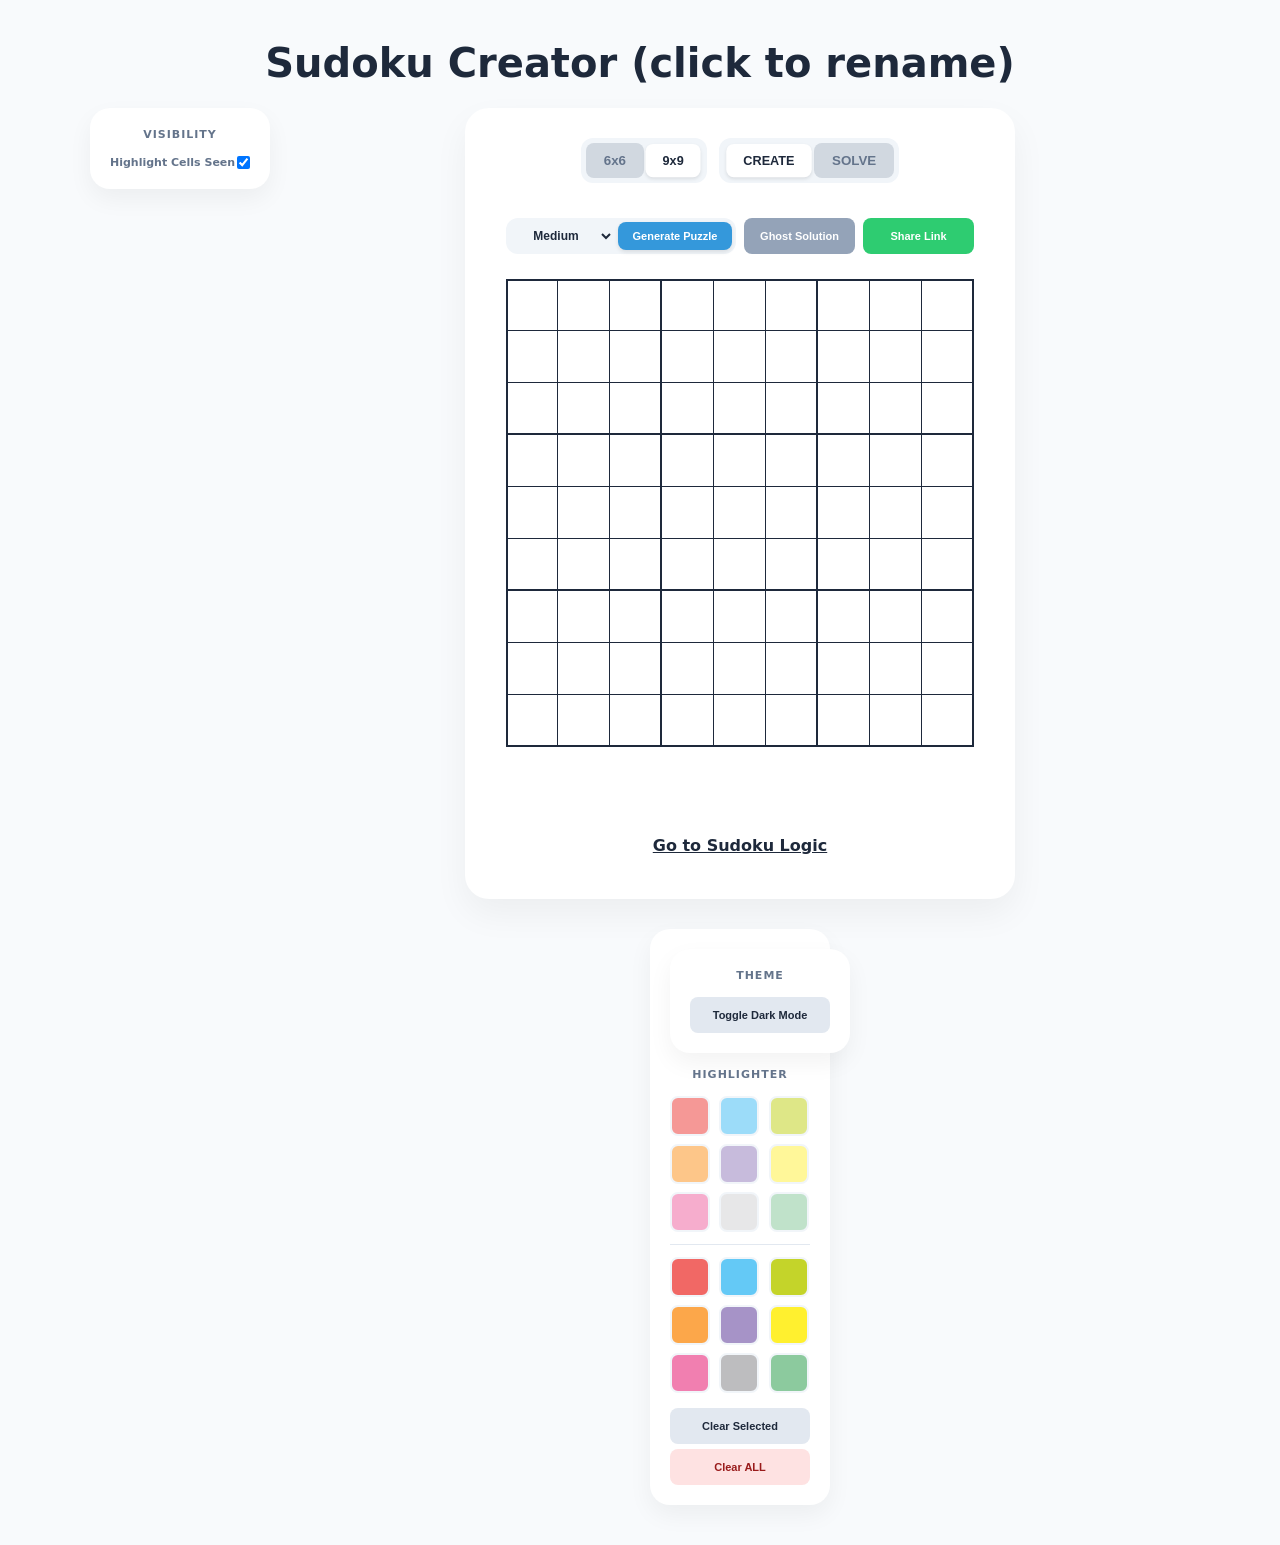
==== commit f8880bfb: "Update classic.html" ====
--- a/classic.html
+++ b/classic.html
@@ -23,10 +23,7 @@
                 <h3>Visibility</h3>
                 <label class="switch-label">Highlight Cells Seen <input type="checkbox" id="toggle-seen" checked onchange="updateUI()"></label>
             </div>
-            <div class="tool-section">
-                <h3>Theme</h3>
-                <button id="btn-theme" class="clear-color-btn" onclick="toggleDarkMode()">Toggle Dark Mode</button>
-            </div>
+            
         </div>
 
         <div class="game-column">
@@ -93,7 +90,14 @@
                     
             <a href="index.html" class="btn btn-secondary">Go to Sudoku Logic</a>
           
-        </div> <div class="side-panel">
+        </div> 
+           
+            <div class="side-panel">
+                <div class="tool-section">
+                    <h3>Theme</h3>
+                    <button id="btn-theme" class="clear-color-btn" onclick="toggleDarkMode()">Toggle Dark Mode</button>
+                </div>
+                
             <h3>Highlighter</h3>
             <div class="color-grid" id="highlighter-tools"></div>
             <div style="display: flex; flex-direction: column; gap: 5px;">
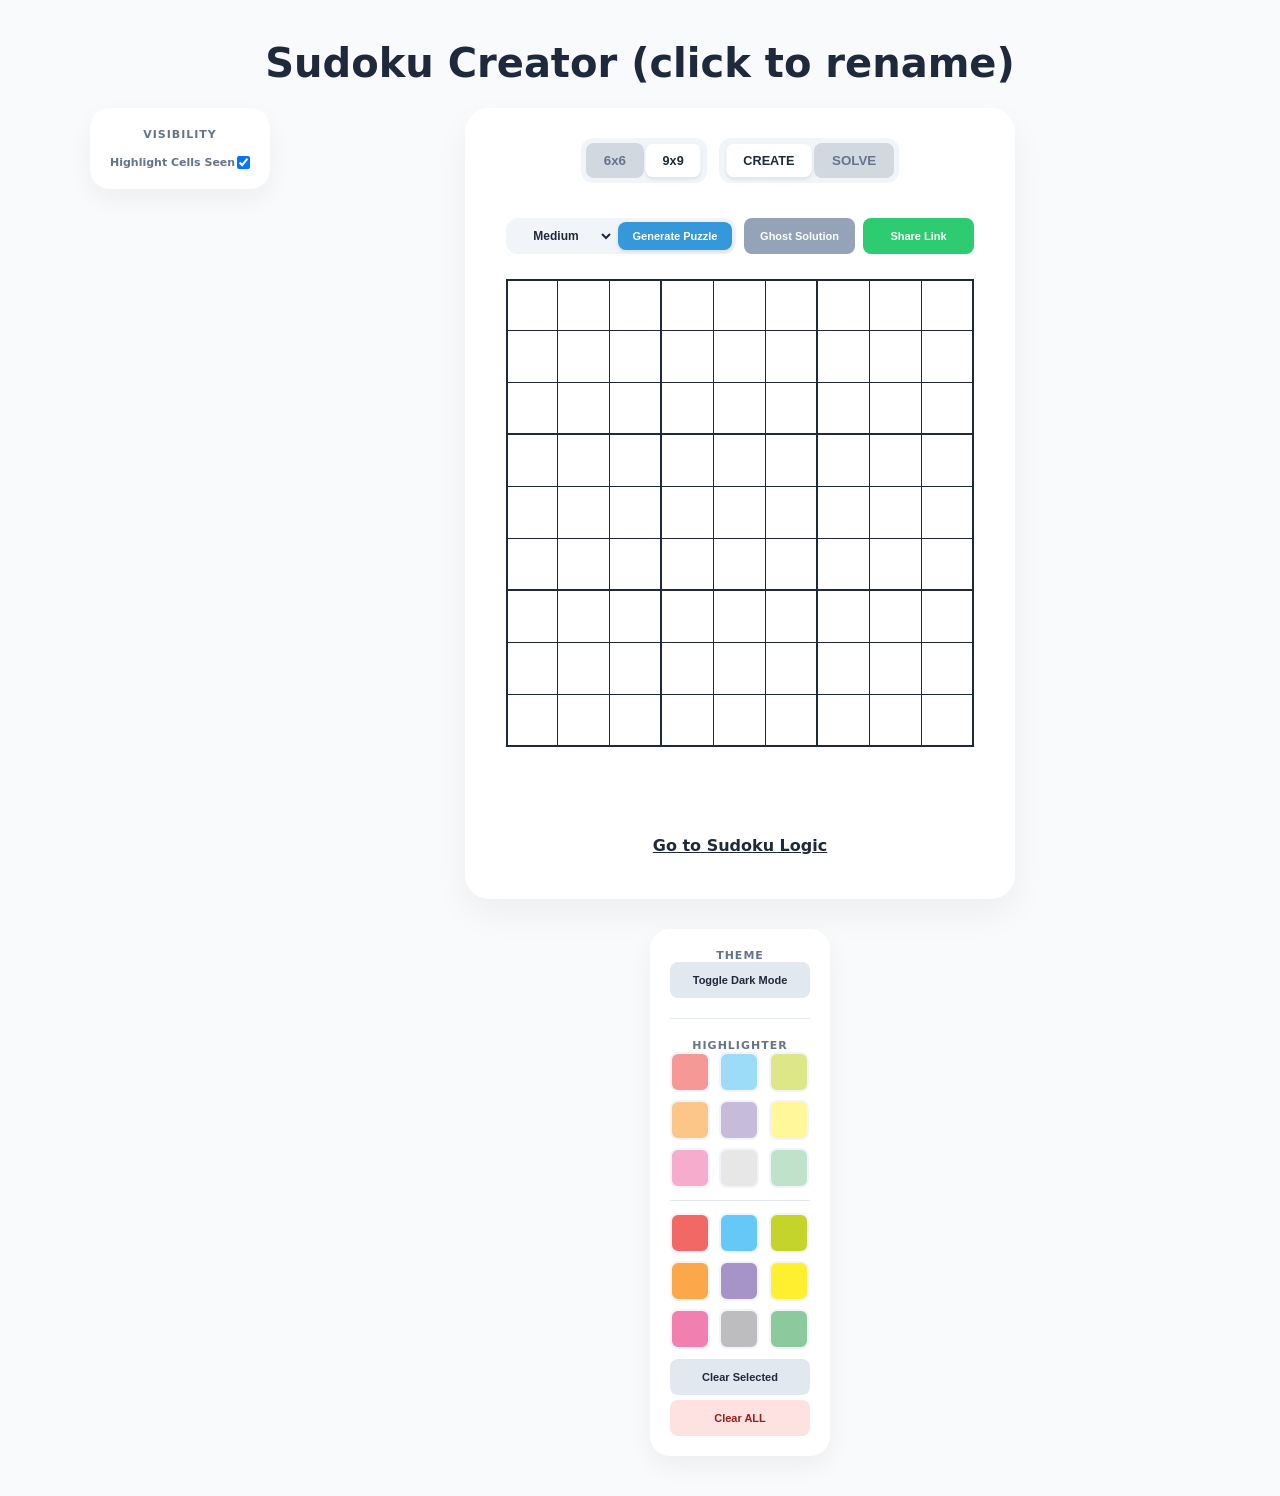
==== commit a5ad17d5: "Update classic.html" ====
--- a/classic.html
+++ b/classic.html
@@ -92,19 +92,24 @@
           
         </div> 
            
-            <div class="side-panel">
-                <div class="tool-section">
-                    <h3>Theme</h3>
-                    <button id="btn-theme" class="clear-color-btn" onclick="toggleDarkMode()">Toggle Dark Mode</button>
+            <div class="side-panel" style="display: flex; flex-direction: column; gap: 20px;">
+            
+            <div>
+                <h3>Theme</h3>
+                <button id="btn-theme" class="clear-color-btn" style="width: 100%;" onclick="toggleDarkMode()">Toggle Dark Mode</button>
+            </div>
+            
+            <hr class="tool-divider" style="margin: 0;">
+
+            <div>
+                <h3>Highlighter</h3>
+                <div class="color-grid" id="highlighter-tools" style="margin-bottom: 10px;"></div>
+                <div style="display: flex; flex-direction: column; gap: 5px;">
+                    <button class="clear-color-btn" onclick="applyColor(null)">Clear Selected</button>
+                    <button id="clear-all-btn" class="clear-color-btn" onclick="clearAllHighlights()">Clear ALL</button>
                 </div>
-                
-            <h3>Highlighter</h3>
-            <div class="color-grid" id="highlighter-tools"></div>
-            <div style="display: flex; flex-direction: column; gap: 5px;">
-                <button class="clear-color-btn" onclick="applyColor(null)">Clear Selected</button>
-                <button id="clear-all-btn" class="clear-color-btn" onclick="clearAllHighlights()">Clear ALL</button>
             </div>
-  
+            
         </div>
     </div> 
     <canvas id="confetti"></canvas>
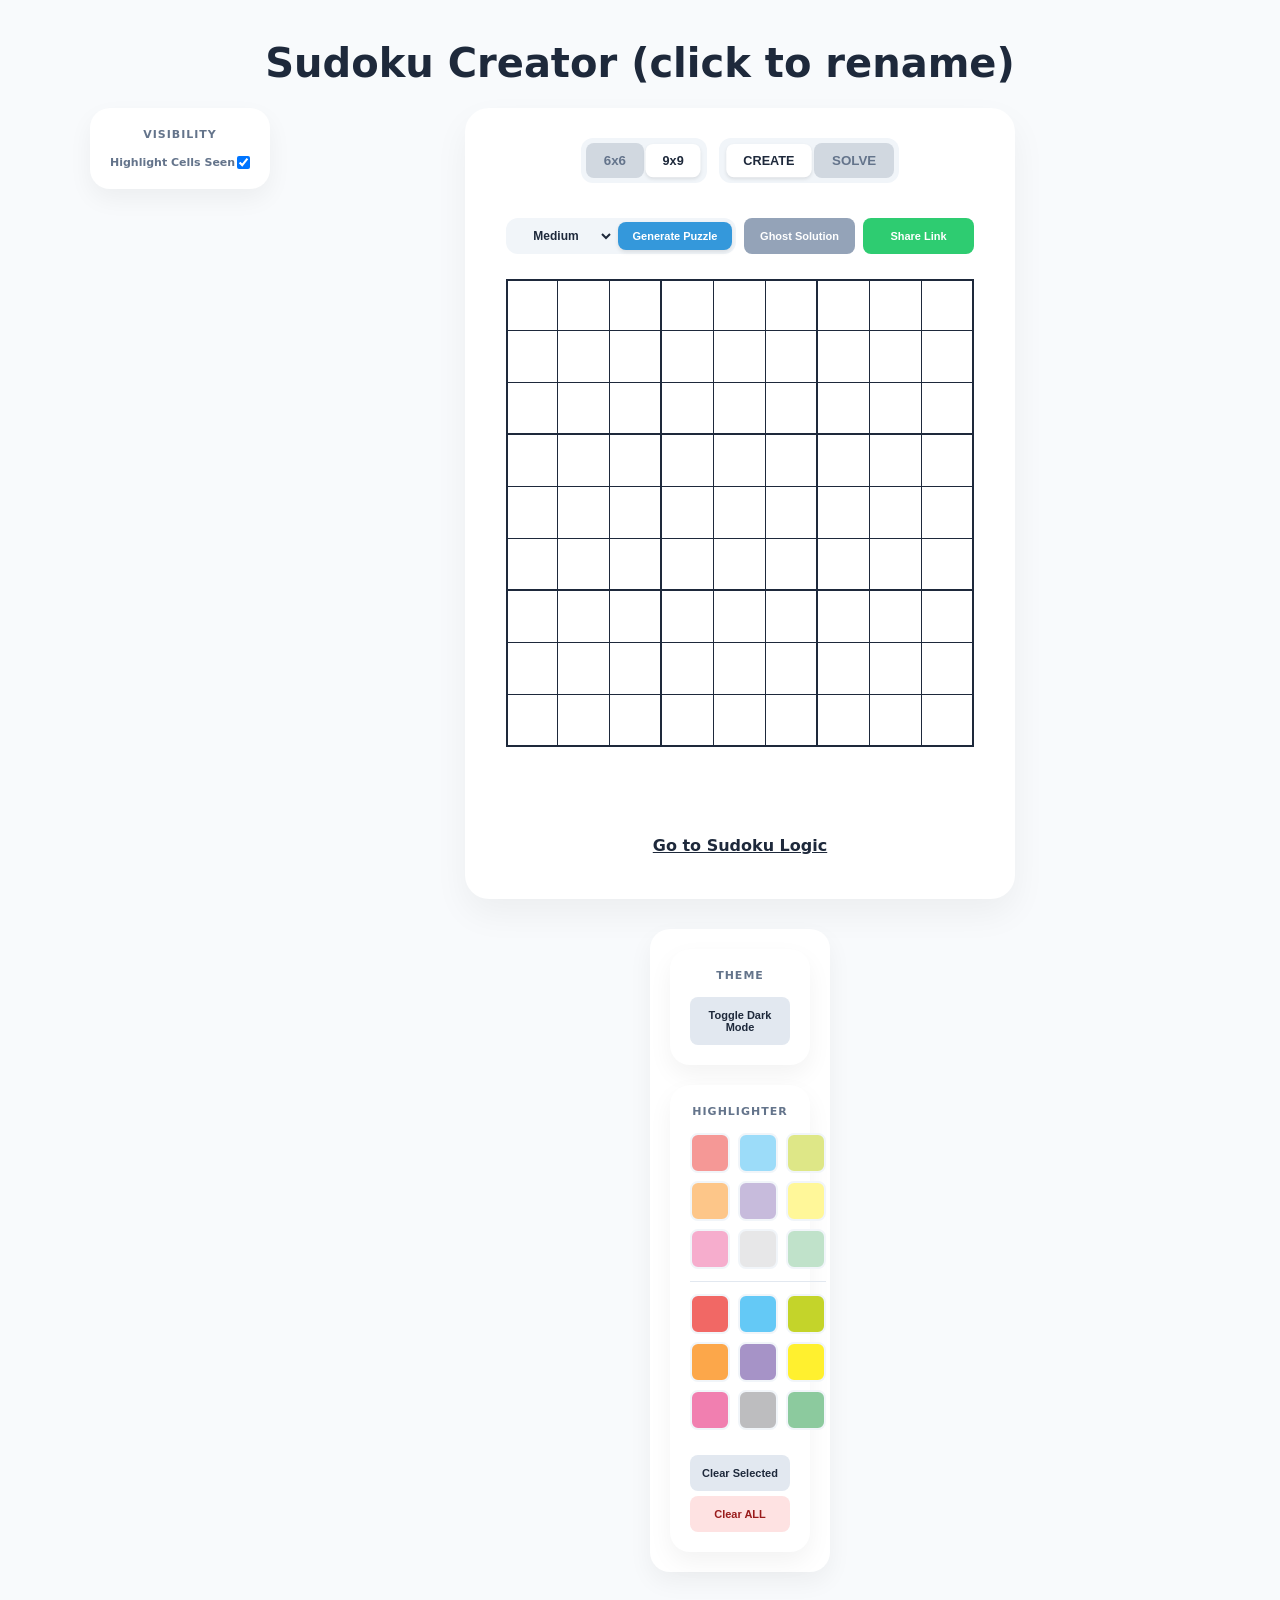
==== commit ebfe9d67: "Update classic.html" ====
--- a/classic.html
+++ b/classic.html
@@ -94,22 +94,19 @@
            
             <div class="side-panel" style="display: flex; flex-direction: column; gap: 20px;">
             
-            <div>
+            <div class="tool-section" style="margin: 0; width: 100%;">
                 <h3>Theme</h3>
                 <button id="btn-theme" class="clear-color-btn" style="width: 100%;" onclick="toggleDarkMode()">Toggle Dark Mode</button>
             </div>
             
-            <hr class="tool-divider" style="margin: 0;">
-
-            <div>
+            <div class="tool-section" style="margin: 0; width: 100%;">
                 <h3>Highlighter</h3>
                 <div class="color-grid" id="highlighter-tools" style="margin-bottom: 10px;"></div>
                 <div style="display: flex; flex-direction: column; gap: 5px;">
                     <button class="clear-color-btn" onclick="applyColor(null)">Clear Selected</button>
                     <button id="clear-all-btn" class="clear-color-btn" onclick="clearAllHighlights()">Clear ALL</button>
                 </div>
-            </div>
-            
+            </div>            
         </div>
     </div> 
     <canvas id="confetti"></canvas>
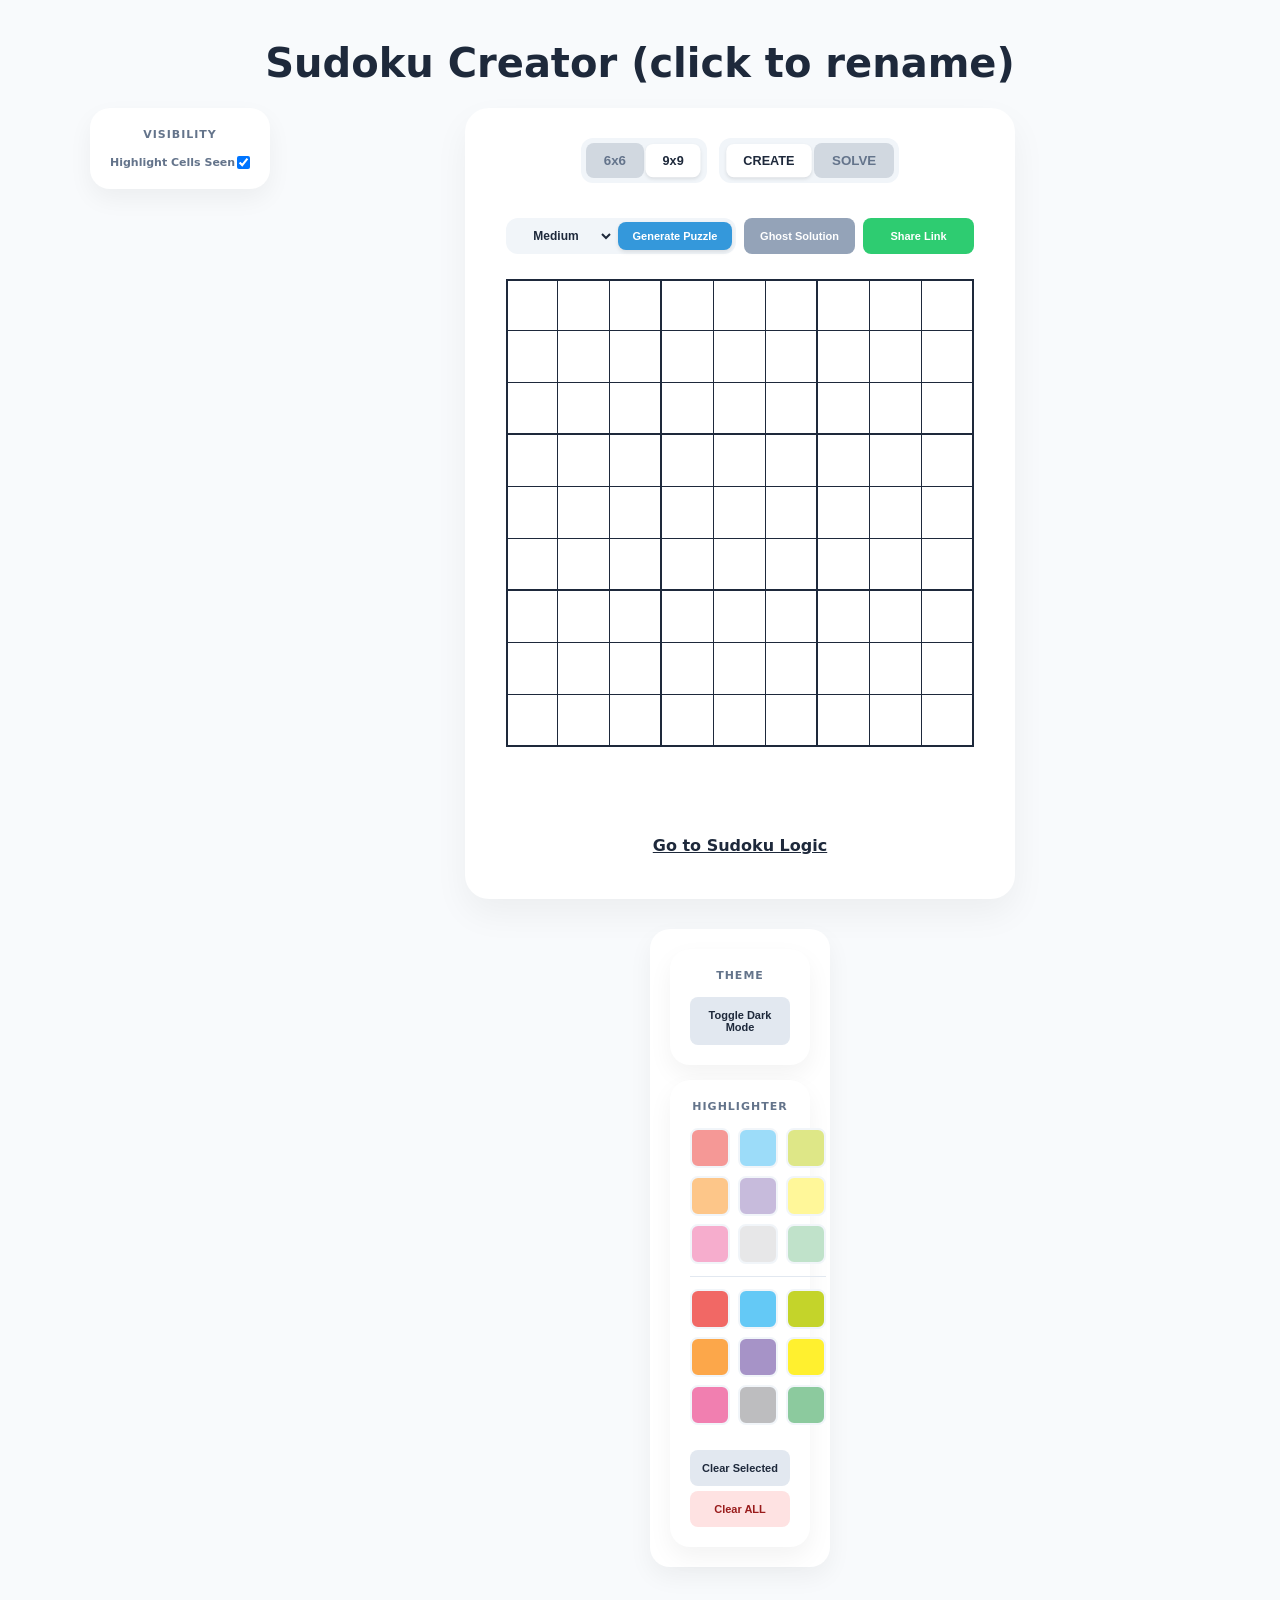
==== commit 20f9c726: "Update classic.html" ====
--- a/classic.html
+++ b/classic.html
@@ -92,21 +92,22 @@
           
         </div> 
            
-            <div class="side-panel" style="display: flex; flex-direction: column; gap: 20px;">
-            
-            <div class="tool-section" style="margin: 0; width: 100%;">
-                <h3>Theme</h3>
-                <button id="btn-theme" class="clear-color-btn" style="width: 100%;" onclick="toggleDarkMode()">Toggle Dark Mode</button>
-            </div>
-            
-            <div class="tool-section" style="margin: 0; width: 100%;">
-                <h3>Highlighter</h3>
-                <div class="color-grid" id="highlighter-tools" style="margin-bottom: 10px;"></div>
-                <div style="display: flex; flex-direction: column; gap: 5px;">
-                    <button class="clear-color-btn" onclick="applyColor(null)">Clear Selected</button>
-                    <button id="clear-all-btn" class="clear-color-btn" onclick="clearAllHighlights()">Clear ALL</button>
+            <div class="side-panel">
+
+                <div class="tool-section" style="margin: 0; width: 100%;">
+                    <h3>Theme</h3>
+                    <button id="btn-theme" class="clear-color-btn" style="width: 100%;" onclick="toggleDarkMode()">Toggle Dark Mode</button>
                 </div>
-            </div>            
+    
+                <div class="tool-section" style="margin: 0; width: 100%;">
+                    <h3>Highlighter</h3>
+                    <div class="color-grid" id="highlighter-tools" style="margin-bottom: 10px;"></div>
+                    <div style="display: flex; flex-direction: column; gap: 5px;">
+                        <button class="clear-color-btn" onclick="applyColor(null)">Clear Selected</button>
+                        <button id="clear-all-btn" class="clear-color-btn" onclick="clearAllHighlights()">Clear ALL</button>
+                    </div>
+                </div>
+        
         </div>
     </div> 
     <canvas id="confetti"></canvas>
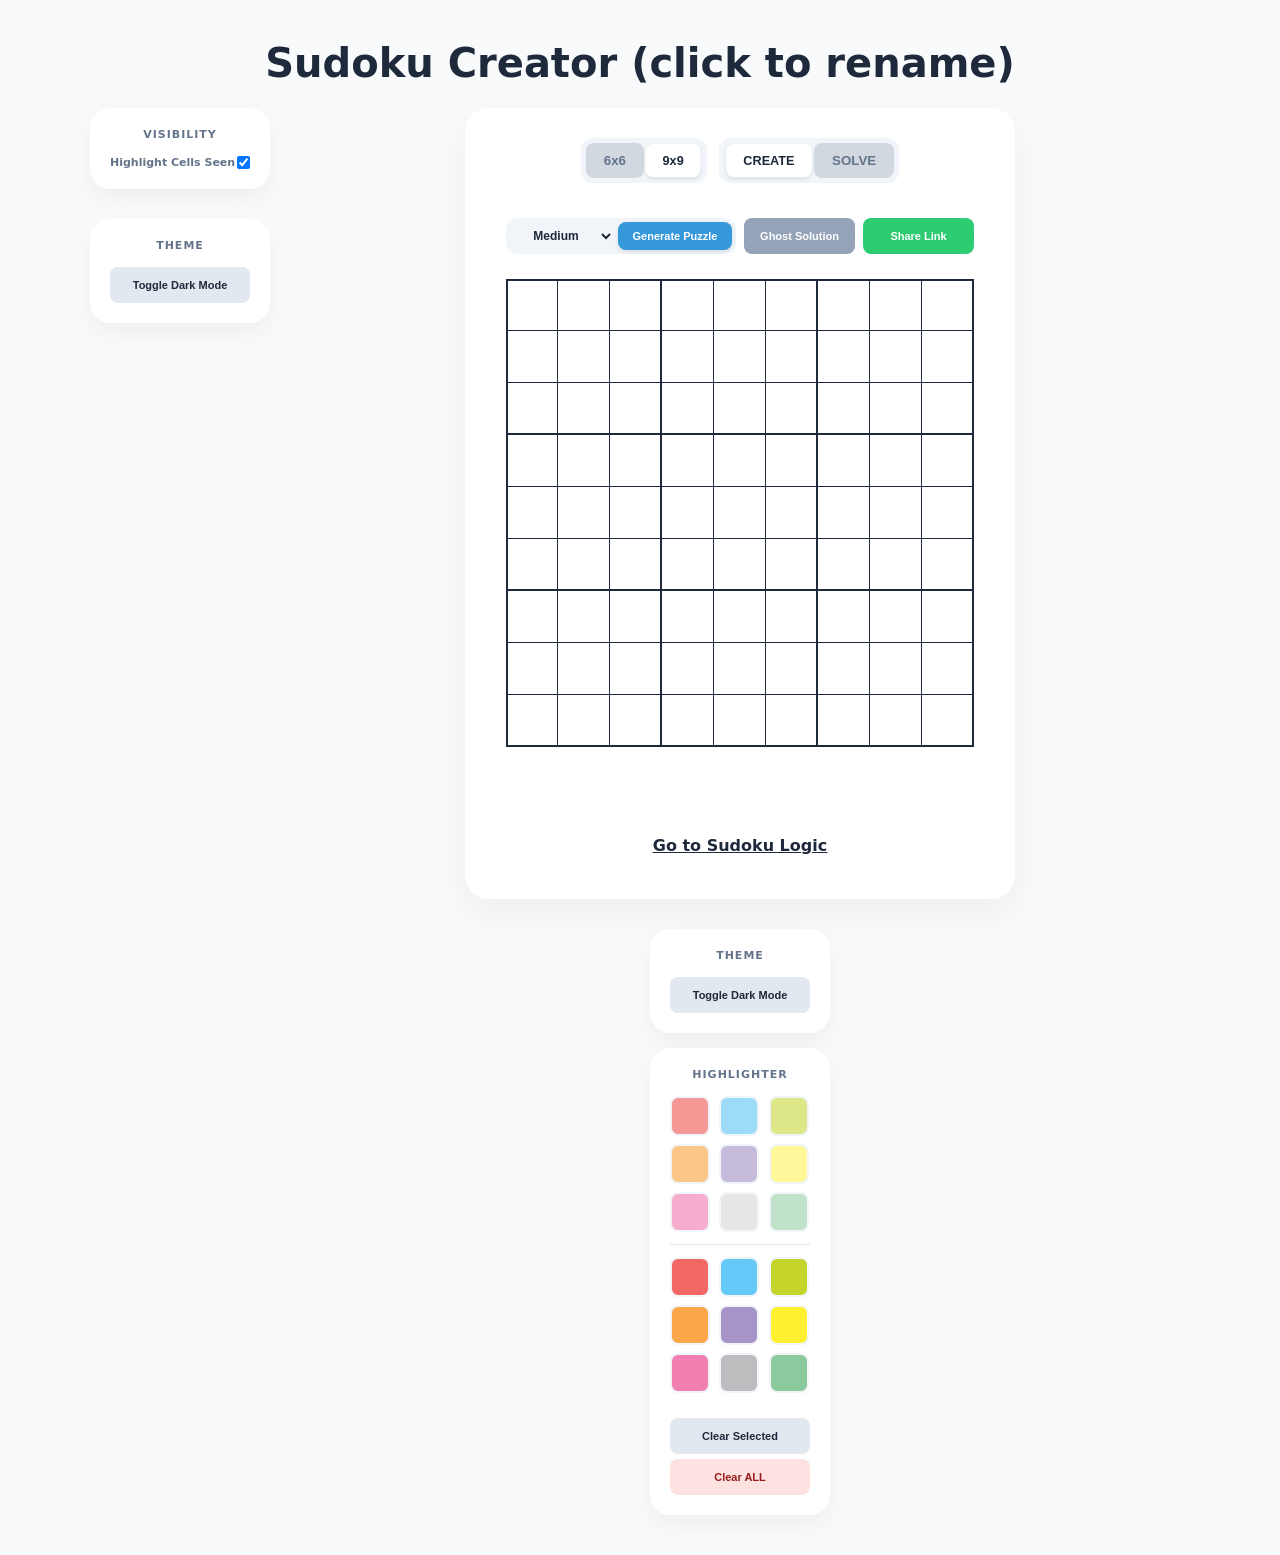
==== commit ecc812ee: "Update classic.html" ====
--- a/classic.html
+++ b/classic.html
@@ -22,6 +22,11 @@
             <div class="tool-section">
                 <h3>Visibility</h3>
                 <label class="switch-label">Highlight Cells Seen <input type="checkbox" id="toggle-seen" checked onchange="updateUI()"></label>
+            </div>
+            
+            <div class="tool-section mobile-theme-only" style="margin-top: 15px; width: 100%;">
+                <h3>Theme</h3>
+                <button class="clear-color-btn btn-theme" style="width: 100%;" onclick="toggleDarkMode()">Toggle Dark Mode</button>
             </div>
             
         </div>
@@ -92,21 +97,21 @@
           
         </div> 
            
-            <div class="side-panel">
+        <div class="side-panel">
 
-                <div class="tool-section" style="margin: 0; width: 100%;">
-                    <h3>Theme</h3>
-                    <button id="btn-theme" class="clear-color-btn" style="width: 100%;" onclick="toggleDarkMode()">Toggle Dark Mode</button>
+            <div class="tool-section desktop-theme-only" style="margin: 0; width: 100%;">
+                <h3>Theme</h3>
+                <button class="clear-color-btn btn-theme" style="width: 100%;" onclick="toggleDarkMode()">Toggle Dark Mode</button>
+            </div>
+
+            <div class="tool-section" style="margin: 0; width: 100%;">
+                <h3>Highlighter</h3>
+                <div class="color-grid" id="highlighter-tools" style="margin-bottom: 10px;"></div>
+                <div style="display: flex; flex-direction: column; gap: 5px;">
+                    <button class="clear-color-btn" onclick="applyColor(null)">Clear Selected</button>
+                    <button id="clear-all-btn" class="clear-color-btn" onclick="clearAllHighlights()">Clear ALL</button>
                 </div>
-    
-                <div class="tool-section" style="margin: 0; width: 100%;">
-                    <h3>Highlighter</h3>
-                    <div class="color-grid" id="highlighter-tools" style="margin-bottom: 10px;"></div>
-                    <div style="display: flex; flex-direction: column; gap: 5px;">
-                        <button class="clear-color-btn" onclick="applyColor(null)">Clear Selected</button>
-                        <button id="clear-all-btn" class="clear-color-btn" onclick="clearAllHighlights()">Clear ALL</button>
-                    </div>
-                </div>
+            </div>
         
         </div>
     </div> 
--- a/style.css
+++ b/style.css
@@ -959,3 +959,15 @@
         stroke-width: 1px !important;
     }
 }
+
+/* --- KILL THE OUTER BUBBLE ON THE SIDE PANEL --- */
+.side-panel {
+    background: transparent !important;
+    box-shadow: none !important;
+    padding: 0 !important;
+    border: none !important;
+    
+    display: flex !important;
+    flex-direction: column;
+    gap: 15px; /* Creates the space between the Theme and Highlighter bubbles */
+}
